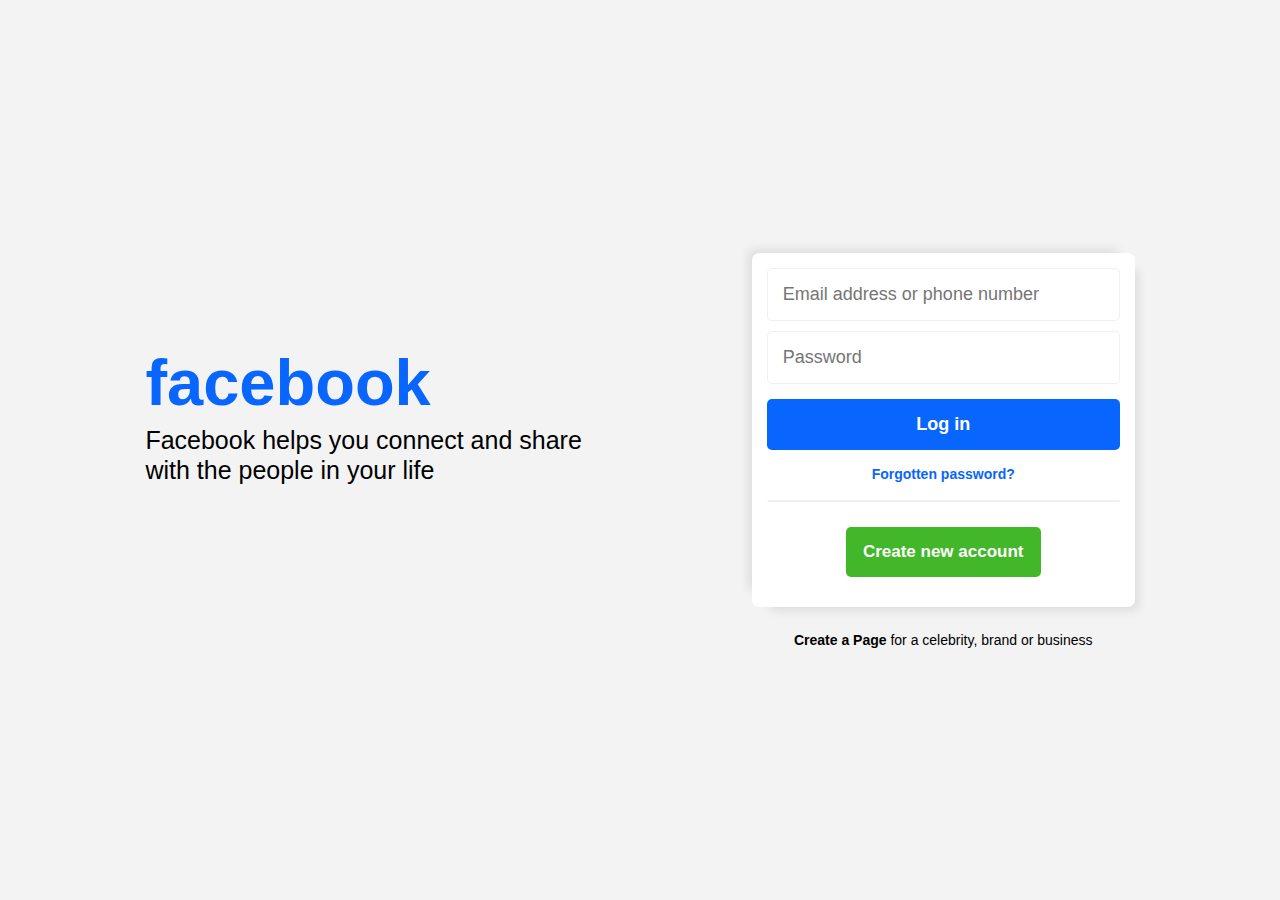
==== index.html @ 97cb20a3 "updated" ====
<!DOCTYPE html>
<html lang="en">
<head>
    <meta charset="UTF-8">
    <meta name="viewport" content="width=device-width, initial-scale=1.0">
    <link rel="stylesheet" href="index.css">
    <title>Document</title>
</head>
<body>
    <div class="container">
        <div class="logo">
            <h2>facebook</h2>
            <p>Facebook helps you connect and share <br>with the people in your life</p>
        </div>
        <div class="info">
            <div class="cont2">
                <input type="email" placeholder="Email address or phone number" required>
                <input type="password" placeholder="Password" required>
                <div class="btn">
                    <button class="login">Log in</button>
                    <button class="forgotten_password">Forgotten password?</button>
                    <button class="new_acct">Create new account</button>
                </div>
            </div>
            <p><b>Create a Page</b> for a celebrity, brand or business</p>
        </div>
        
    </div>
</body>
</html>
---- index.css ----
*{
    margin: 0;
    padding: 0;
    box-sizing: border-box;
    font-family: sans-serif;
}

body{
    background-color: rgb(243, 243, 243);
}

.container{
    display: flex;
    flex-wrap: wrap;
    justify-content: center;
    align-items: center;
    height: 100vh;
    padding:0px 60px;
}

.logo{
    margin-right: 170px;
    margin-top: -70px;
}

.logo h2{
    font-size: 65px;
    margin-bottom: 5px;
    color: #0866ff;
}

.logo p{
    font-size: 25px;
    line-height: 30px;
    
}

.info{
    width: 33%;
}

.cont2{
    background-color: white;
    padding: 15px;
    margin-bottom: 25px;
    border-radius: 7px;
    box-shadow: 10px 10px 10px -7px #0000001a, -10px -10px 10px -7px #0000001a;
}

.cont2 input{
    width: 100%;
    padding: 15px 15px;
    border: 1px solid #f0f0f0;
    border-radius: 5px;
    margin-bottom: 10px;
    font-size: 18px;
    outline: none;
}

.cont2 input:focus{
    border: 3px solid #0866ff;
}

.cont2 button{
    width: 100%;
    cursor: pointer;
}

button.login{
    padding: 15px 0px;
    margin-top: 5px;
    font-size: 18px;
    color: white;
    border: none;
    background-color: #0866ff;
    border-radius: 5px;
    font-weight: 600;
    margin-bottom: 5px;
}

button.forgotten_password{
    padding: 10px 0px;
    font-size: 14px;
    color: #0866ff;
    border: 1px solid transparent;
    background-color: white;
    font-weight: 600;
    border-bottom: 2px solid #f0f0f0;
    padding-bottom: 18px;
    margin-bottom: 25px;
}

button.new_acct{
    width: 195px;
    font-size: 17px;
    font-weight: 600;
    color: white;
    background-color: #42b72a;
    padding: 15px 15px;
    border-radius: 5px;
    border: none;
    margin: auto;
    display: block;
    margin-bottom: 15px;
}

.info p{
    font-size: 14px;
    text-align: center;
}

@media (max-width:600px){
    .container{
        flex-direction: column;
    }
    .logo{
        text-align: center;
        margin: auto;
    }
    .logo h2{
        font-size: 50px;
    }
    
    .logo p{
        font-size: 20px;
    }
    
    .info{
        width: 100%;
    }
}
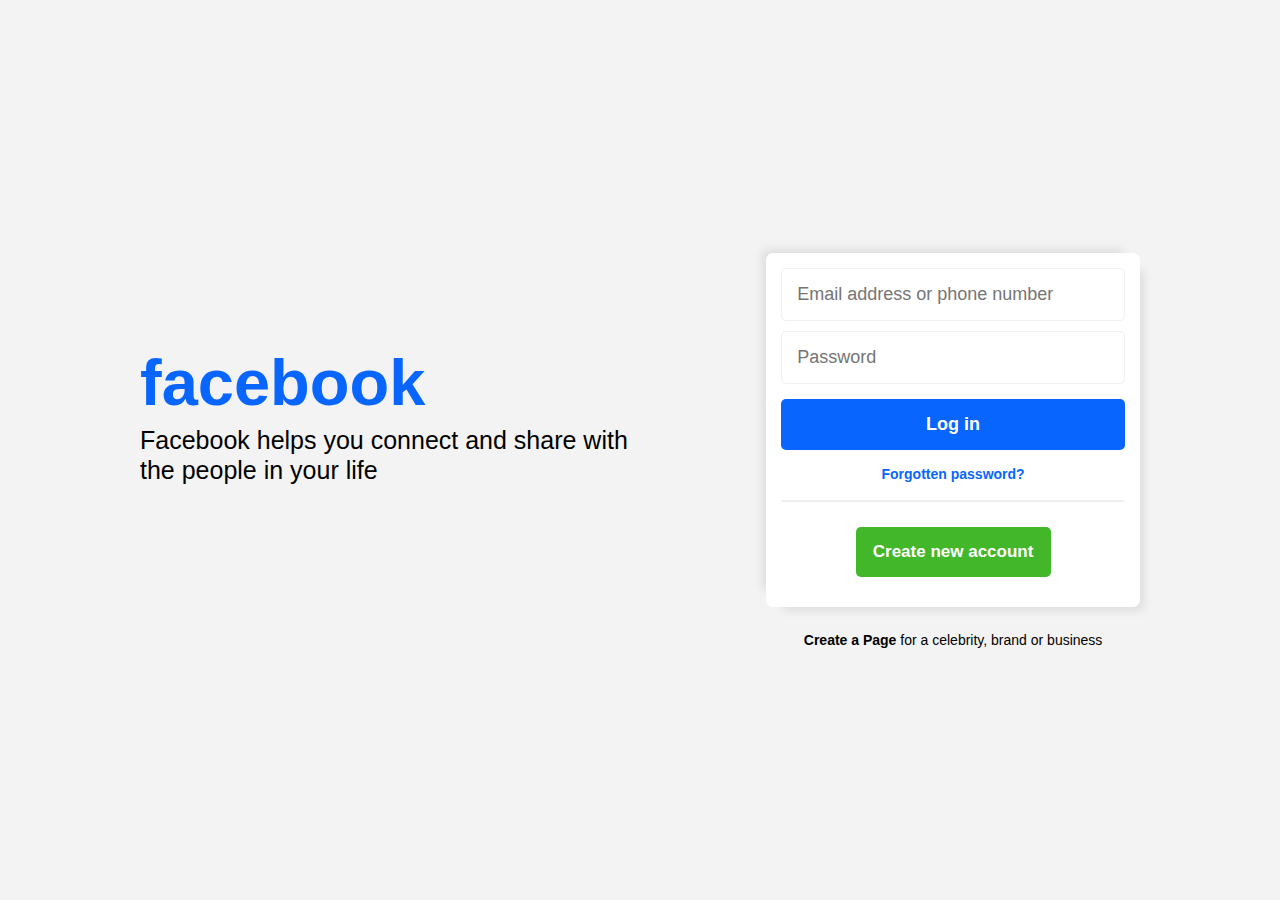
==== commit de17a832: "updated" ====
--- a/index.html
+++ b/index.html
@@ -10,7 +10,7 @@
     <div class="container">
         <div class="logo">
             <h2>facebook</h2>
-            <p>Facebook helps you connect and share <br>with the people in your life</p>
+            <p>Facebook helps you connect and share with the people in your life</p>
         </div>
         <div class="info">
             <div class="cont2">
@@ -18,8 +18,8 @@
                 <input type="password" placeholder="Password" required>
                 <div class="btn">
                     <button class="login">Log in</button>
-                    <button class="forgotten_password">Forgotten password?</button>
-                    <button class="new_acct">Create new account</button>
+                    <button class="forgotten_password"><a href="fb_forgottenAcct.html">Forgotten password?</a></button>
+                    <button class="new_acct"><a href="new_acct.html">Create new account</a></button>
                 </div>
             </div>
             <p><b>Create a Page</b> for a celebrity, brand or business</p>
--- a/index.css
+++ b/index.css
@@ -1,8 +1,8 @@
 *{
     margin: 0;
     padding: 0;
+    font-family: sans-serif;
     box-sizing: border-box;
-    font-family: sans-serif;
 }
 
 body{
@@ -11,15 +11,15 @@
 
 .container{
     display: flex;
-    flex-wrap: wrap;
-    justify-content: center;
     align-items: center;
+    justify-content: space-between;
     height: 100vh;
-    padding:0px 60px;
+    width: 100%;
+    padding: 0px 140px;
 }
 
 .logo{
-    margin-right: 170px;
+    width: 67%;
     margin-top: -70px;
 }
 
@@ -32,11 +32,11 @@
 .logo p{
     font-size: 25px;
     line-height: 30px;
-    
+    width: 80%;
 }
 
 .info{
-    width: 33%;
+    width: 40%;
 }
 
 .cont2{
@@ -88,6 +88,11 @@
     border-bottom: 2px solid #f0f0f0;
     padding-bottom: 18px;
     margin-bottom: 25px;
+}
+
+button.forgotten_password a{
+    text-decoration: none;
+    color: #0866ff;
 }
 
 button.new_acct{
@@ -104,28 +109,94 @@
     margin-bottom: 15px;
 }
 
+button.new_acct a{
+    text-decoration: none;
+    color: #fff;
+}
+
 .info p{
     font-size: 14px;
     text-align: center;
 }
 
-@media (max-width:600px){
+@media (max-width:1024px){
+    .container{
+        padding: 0px 50px;
+    }
+}
+@media (max-width:768px){
+    .logo{
+        width: 50%;
+    }
+
+    .info{
+        width: 45%;
+    }
+    .logo h2{
+        font-size: 55px;
+    }
+    .logo p{
+        font-size: 18px;
+        line-height: 25px;
+    }
+    .cont2 input{
+        padding: 10px;
+        font-size: 15px;
+    }
+    button.login{
+        padding: 12px 0px;
+        font-size: 15px;
+    }
+    button.forgotten_password{
+        padding: 8px 0px;
+        font-size: 12px;
+        padding-bottom: 15px;
+        margin-bottom: 20px;
+    }
+    button.new_acct{
+        width: 175px;
+        font-size: 15px;
+        padding: 12px 15px;
+        margin-bottom: 12px;
+    }
+    .info p{
+        font-size: 12px;
+    }
+    
+}
+
+
+
+@media (max-width:430px){
     .container{
         flex-direction: column;
-    }
+        height: 100vh;
+    }   
     .logo{
+        width: 100%;
         text-align: center;
-        margin: auto;
-    }
-    .logo h2{
-        font-size: 50px;
-    }
-    
+    }
     .logo p{
-        font-size: 20px;
-    }
-    
+    width: 100%;
+    }
     .info{
         width: 100%;
     }
+}
+
+@media (max-width:320px){
+    .logo{
+        margin-top: 50px;
+    }
+
+    .logo p{
+        margin-bottom: 20px;
+    }
+    .container{
+        padding: 0px 20px;
+        height: 0vh;
+    }
+    .info p{
+        margin-bottom: 30px;
+    }
 }